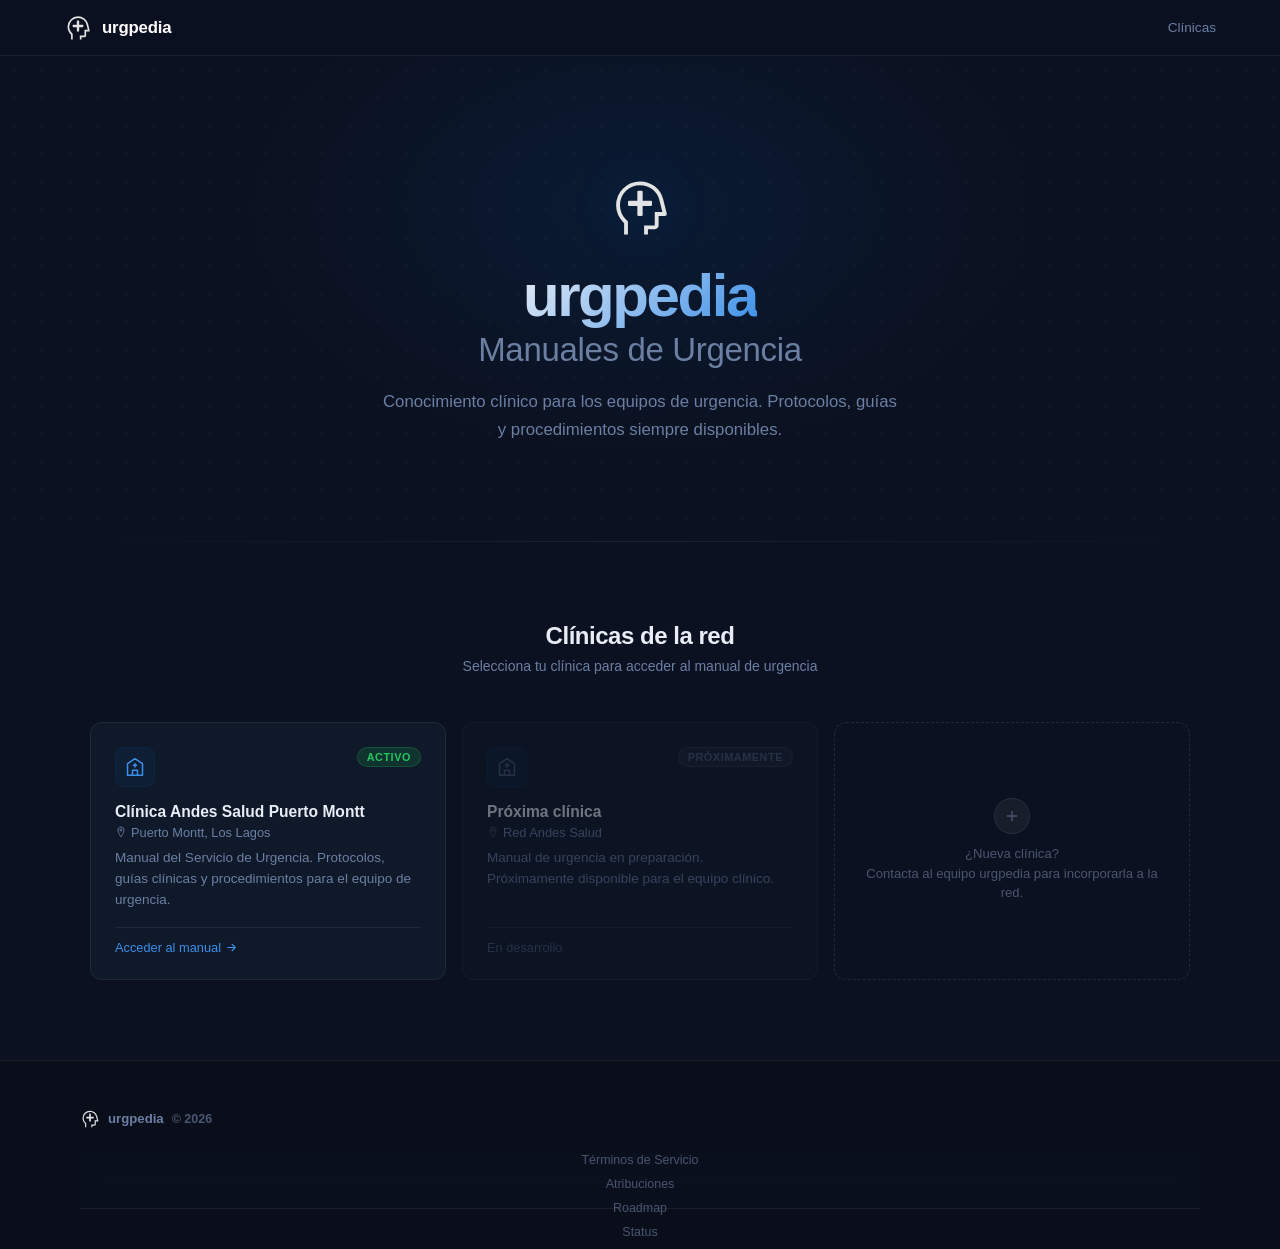
==== landing/index.html @ 9b11b3f3 "feat: landing footer vertical left-aligned + misc fixes - landing: footer redesigned — left-aligned," ====
<!DOCTYPE html>
<html lang="es">
<head>
  <meta charset="UTF-8">
  <meta name="viewport" content="width=device-width, initial-scale=1.0">
  <title>urgpedia — Red de Manuales de Urgencia</title>
  <meta name="description" content="Plataforma de manuales clínicos de urgencia para la red de clínicas Andes Salud.">
  <link rel="icon" type="image/svg+xml" href="/assets/urgpedia-favicon.svg">
  <style>
    *, *::before, *::after { box-sizing: border-box; margin: 0; padding: 0; }

    :root {
      --bg:           #0b1120;
      --bg-card:      #0f1929;
      --bg-card-hover:#111d30;
      --blue:         #04488e;
      --blue-mid:     #1a6bc7;
      --blue-bright:  #3b8fe8;
      --blue-glow:    rgba(4,72,142,.35);
      --border:       rgba(255,255,255,.07);
      --border-hover: rgba(59,143,232,.4);
      --text:         #e8edf5;
      --text-muted:   #6b7fa3;
      --text-dim:     #4a5670;
      --white:        #ffffff;
      --green:        #22c55e;
      --green-dim:    rgba(34,197,94,.15);
      --radius:       12px;
    }

    html { scroll-behavior: smooth; }

    body {
      font-family: -apple-system, BlinkMacSystemFont, 'Segoe UI', Roboto, sans-serif;
      background: var(--bg);
      color: var(--text);
      min-height: 100vh;
      display: flex;
      flex-direction: column;
    }

    /* ── NAV ─────────────────────────────────────── */
    nav {
      position: sticky; top: 0; z-index: 100;
      background: rgba(11,17,32,.85);
      border-bottom: 1px solid var(--border);
      padding: 0 clamp(16px,5vw,64px);
      height: 56px;
      display: flex; align-items: center; justify-content: space-between;
      backdrop-filter: blur(12px);
      -webkit-backdrop-filter: blur(12px);
    }
    .nav-brand {
      display: flex; align-items: center; gap: 10px;
      text-decoration: none;
    }
    .nav-brand img { width: 28px; height: 28px; flex-shrink: 0; }
    .nav-brand-name {
      font-size: 1.05rem; font-weight: 700; letter-spacing: -.01em;
      color: var(--white);
    }
    .nav-links { display: flex; gap: 24px; align-items: center; }
    .nav-links a {
      font-size: .85rem; color: var(--text-muted); text-decoration: none;
      transition: color .15s;
    }
    .nav-links a:hover { color: var(--text); }

    /* ── HERO ────────────────────────────────────── */
    .hero {
      padding: clamp(72px,12vw,120px) clamp(16px,5vw,64px) clamp(56px,10vw,96px);
      display: flex; align-items: center; justify-content: center;
      text-align: center;
      position: relative; overflow: hidden;
    }
    /* radial glow */
    .hero::before {
      content: '';
      position: absolute;
      top: -20%; left: 50%; transform: translateX(-50%);
      width: 800px; height: 500px;
      background: radial-gradient(ellipse at center, rgba(4,72,142,.18) 0%, transparent 70%);
      pointer-events: none;
    }
    /* dot grid */
    .hero::after {
      content: '';
      position: absolute; inset: 0;
      background-image: radial-gradient(rgba(255,255,255,.04) 1px, transparent 1px);
      background-size: 28px 28px;
      pointer-events: none;
    }
    .hero-content { position: relative; z-index: 1; max-width: 680px; }

    .hero-icon {
      width: 64px; height: 64px;
      margin: 0 auto 24px;
      display: block;
      filter: drop-shadow(0 0 20px var(--blue-glow));
    }

    .hero h1 {
      font-size: clamp(2.4rem,6vw,3.75rem);
      font-weight: 800; letter-spacing: -.04em;
      line-height: 1.05; margin-bottom: 20px;
      color: var(--white);
    }
    .hero h1 .brand {
      background: linear-gradient(135deg, #e8edf5 0%, var(--blue-bright) 100%);
      -webkit-background-clip: text; -webkit-text-fill-color: transparent;
      background-clip: text;
    }
    .hero h1 .sub {
      display: block;
      font-size: .55em; font-weight: 500;
      color: var(--text-muted);
      -webkit-text-fill-color: var(--text-muted);
      letter-spacing: -.01em;
      margin-top: 6px;
    }

    .hero p {
      font-size: clamp(.9rem,2vw,1.05rem);
      color: var(--text-muted); line-height: 1.7;
      max-width: 520px; margin: 0 auto;
    }

    /* ── DIVIDER ─────────────────────────────────── */
    .divider {
      height: 1px;
      background: linear-gradient(90deg, transparent, var(--border), transparent);
      margin: 0 clamp(16px,5vw,64px);
    }

    /* ── CLINICS ─────────────────────────────────── */
    .section {
      padding: clamp(48px,8vw,80px) clamp(16px,5vw,64px);
      flex: 1;
    }
    .section-header {
      text-align: center; margin-bottom: 48px;
    }
    .section-header h2 {
      font-size: clamp(1.2rem,2.5vw,1.5rem);
      font-weight: 600; letter-spacing: -.02em;
      color: var(--text); margin-bottom: 8px;
    }
    .section-header p {
      color: var(--text-muted); font-size: .875rem;
    }

    .cards {
      display: grid;
      grid-template-columns: repeat(auto-fill, minmax(280px, 1fr));
      gap: 16px;
      max-width: 1100px; margin: 0 auto;
    }

    /* ── CLINIC CARD ─────────────────────────────── */
    .card {
      background: var(--bg-card);
      border: 1px solid var(--border);
      border-radius: var(--radius);
      padding: 24px;
      display: flex; flex-direction: column; gap: 16px;
      transition: border-color .2s, background .2s, box-shadow .2s;
      text-decoration: none; color: inherit;
      position: relative; overflow: hidden;
    }
    .card:hover {
      border-color: var(--border-hover);
      background: var(--bg-card-hover);
      box-shadow: 0 0 0 1px rgba(59,143,232,.1), 0 8px 32px rgba(0,0,0,.3);
    }
    /* top accent line */
    .card::before {
      content: '';
      position: absolute; top: 0; left: 0; right: 0;
      height: 1px;
      background: linear-gradient(90deg, transparent, var(--blue-mid), transparent);
      opacity: 0; transition: opacity .2s;
    }
    .card:hover::before { opacity: 1; }

    .card.coming-soon {
      opacity: .45; pointer-events: none;
    }

    .card-header {
      display: flex; align-items: flex-start; justify-content: space-between; gap: 12px;
    }
    .card-icon {
      width: 40px; height: 40px;
      background: rgba(4,72,142,.12);
      border: 1px solid rgba(4,72,142,.2);
      border-radius: 9px;
      display: flex; align-items: center; justify-content: center;
      flex-shrink: 0;
    }
    .card-icon svg { width: 20px; height: 20px; }

    .badge {
      font-size: .68rem; font-weight: 600; letter-spacing: .05em;
      text-transform: uppercase;
      padding: 3px 9px; border-radius: 100px;
    }
    .badge-active {
      background: var(--green-dim);
      color: var(--green);
      border: 1px solid rgba(34,197,94,.2);
    }
    .badge-soon {
      background: rgba(255,255,255,.04);
      color: var(--text-dim);
      border: 1px solid var(--border);
    }

    .card-body h3 {
      font-size: .975rem; font-weight: 600;
      color: var(--text); margin-bottom: 4px;
    }
    .card-location {
      font-size: .8rem; color: var(--text-muted);
      display: flex; align-items: center; gap: 4px; margin-bottom: 8px;
    }
    .card-location svg { width: 12px; height: 12px; flex-shrink: 0; }
    .card-desc {
      font-size: .845rem; color: var(--text-muted); line-height: 1.55;
    }

    .card-footer {
      margin-top: auto;
      display: flex; align-items: center; justify-content: space-between;
      padding-top: 12px;
      border-top: 1px solid var(--border);
    }
    .card-link {
      font-size: .8rem; font-weight: 500; color: var(--blue-bright);
      display: flex; align-items: center; gap: 4px;
      transition: gap .15s;
    }
    .card:hover .card-link { gap: 6px; }
    .card-link svg { width: 13px; height: 13px; }

    /* ── ADD CARD ────────────────────────────────── */
    .card-add {
      border: 1px dashed rgba(255,255,255,.1);
      background: transparent;
      align-items: center; justify-content: center;
      text-align: center; gap: 10px;
      min-height: 180px;
      cursor: default;
    }
    .card-add::before { display: none; }
    .card-add:hover { border-color: rgba(255,255,255,.1); background: transparent; box-shadow: none; }
    .card-add-icon {
      width: 36px; height: 36px; border-radius: 50%;
      background: rgba(255,255,255,.05);
      border: 1px solid var(--border);
      display: flex; align-items: center; justify-content: center;
      margin: 0 auto;
    }
    .card-add-icon svg { width: 16px; height: 16px; color: var(--text-dim); }
    .card-add p { font-size: .82rem; color: var(--text-dim); line-height: 1.5; }

    /* ── FOOTER ──────────────────────────────────── */
    footer {
      border-top: 1px solid var(--border);
      background: rgba(0,0,0,.2);
      padding: 48px clamp(16px,5vw,64px) 40px;
    }
    .footer-inner {
      max-width: 1120px; margin: 0 auto;
      display: flex; flex-direction: column; gap: 24px;
    }
    .footer-brand {
      display: flex; align-items: center; gap: 8px;
      color: var(--text-muted); font-weight: 600; font-size: .825rem;
    }
    .footer-brand img { width: 20px; height: 20px; }
    .footer-copy { color: var(--text-dim); font-size: .78rem; }
    .footer-links {
      display: flex; flex-direction: column; gap: 10px;
    }
    .footer-links a {
      color: var(--text-dim); text-decoration: none; font-size: .78rem;
      transition: color .15s; width: fit-content;
    }
    .footer-links a:hover { color: var(--text-muted); }

    /* ── RESPONSIVE ──────────────────────────────── */
    @media (max-width: 600px) {
      .nav-links { display: none; }
    }
  </style>
</head>
<body>

<!-- NAV -->
<nav>
  <a href="/" class="nav-brand">
    <img src="/assets/urgpedia-icon.svg" alt="urgpedia" width="28" height="28">
    <span class="nav-brand-name">urgpedia</span>
  </a>
  <div class="nav-links">
    <a href="#clinicas">Clínicas</a>
  </div>
</nav>

<!-- HERO -->
<section class="hero">
  <div class="hero-content">
    <img class="hero-icon" src="/assets/urgpedia-icon.svg" alt="urgpedia" width="64" height="64">
    <h1>
      <span class="brand">urgpedia</span>
      <span class="sub">Manuales de Urgencia</span>
    </h1>
    <p>Conocimiento clínico para los equipos de urgencia. Protocolos, guías y procedimientos siempre disponibles.</p>
  </div>
</section>

<div class="divider"></div>

<!-- CLINICS -->
<section class="section" id="clinicas">
  <div class="section-header">
    <h2>Clínicas de la red</h2>
    <p>Selecciona tu clínica para acceder al manual de urgencia</p>
  </div>

  <div class="cards">

    <!-- ── CLÍNICA ACTIVA: Puerto Montt ── -->
    <a href="https://caspm.urgpedia.cl" class="card">
      <div class="card-header">
        <div class="card-icon">
          <svg viewBox="0 0 24 24" fill="none" xmlns="http://www.w3.org/2000/svg">
            <path d="M3 22V8l9-6 9 6v14H3z" stroke="#3b8fe8" stroke-width="1.8" stroke-linejoin="round"/>
            <path d="M9 22V16h6v6" stroke="#3b8fe8" stroke-width="1.8" stroke-linejoin="round"/>
            <path d="M12 8v4M10 10h4" stroke="#3b8fe8" stroke-width="1.8" stroke-linecap="round"/>
          </svg>
        </div>
        <span class="badge badge-active">Activo</span>
      </div>
      <div class="card-body">
        <h3>Clínica Andes Salud Puerto Montt</h3>
        <div class="card-location">
          <svg viewBox="0 0 24 24" fill="none" xmlns="http://www.w3.org/2000/svg">
            <path d="M12 2C8.686 2 6 4.686 6 8c0 5.25 6 14 6 14s6-8.75 6-14c0-3.314-2.686-6-6-6z" stroke="#6b7fa3" stroke-width="1.8"/>
            <circle cx="12" cy="8" r="2" stroke="#6b7fa3" stroke-width="1.8"/>
          </svg>
          Puerto Montt, Los Lagos
        </div>
        <p class="card-desc">Manual del Servicio de Urgencia. Protocolos, guías clínicas y procedimientos para el equipo de urgencia.</p>
      </div>
      <div class="card-footer">
        <span class="card-link">
          Acceder al manual
          <svg viewBox="0 0 24 24" fill="none" xmlns="http://www.w3.org/2000/svg">
            <path d="M5 12h14M13 6l6 6-6 6" stroke="#3b8fe8" stroke-width="2" stroke-linecap="round" stroke-linejoin="round"/>
          </svg>
        </span>
      </div>
    </a>

    <!-- ── PRÓXIMAMENTE ──
         Para agregar una nueva clínica: copia un bloque .card, quita
         "coming-soon", actualiza href/nombre/ciudad/descripción y cambia
         badge-soon por badge-active. -->
    <div class="card coming-soon">
      <div class="card-header">
        <div class="card-icon">
          <svg viewBox="0 0 24 24" fill="none" xmlns="http://www.w3.org/2000/svg">
            <path d="M3 22V8l9-6 9 6v14H3z" stroke="#4a5670" stroke-width="1.8" stroke-linejoin="round"/>
            <path d="M9 22V16h6v6" stroke="#4a5670" stroke-width="1.8" stroke-linejoin="round"/>
            <path d="M12 8v4M10 10h4" stroke="#4a5670" stroke-width="1.8" stroke-linecap="round"/>
          </svg>
        </div>
        <span class="badge badge-soon">Próximamente</span>
      </div>
      <div class="card-body">
        <h3>Próxima clínica</h3>
        <div class="card-location">
          <svg viewBox="0 0 24 24" fill="none" xmlns="http://www.w3.org/2000/svg">
            <path d="M12 2C8.686 2 6 4.686 6 8c0 5.25 6 14 6 14s6-8.75 6-14c0-3.314-2.686-6-6-6z" stroke="#4a5670" stroke-width="1.8"/>
            <circle cx="12" cy="8" r="2" stroke="#4a5670" stroke-width="1.8"/>
          </svg>
          Red Andes Salud
        </div>
        <p class="card-desc">Manual de urgencia en preparación. Próximamente disponible para el equipo clínico.</p>
      </div>
      <div class="card-footer">
        <span class="card-link" style="color:var(--text-dim);">En desarrollo</span>
      </div>
    </div>

    <!-- ── AGREGAR CLÍNICA ── -->
    <div class="card card-add">
      <div class="card-add-icon">
        <svg viewBox="0 0 24 24" fill="none" xmlns="http://www.w3.org/2000/svg">
          <path d="M12 5v14M5 12h14" stroke="#4a5670" stroke-width="2" stroke-linecap="round"/>
        </svg>
      </div>
      <p>¿Nueva clínica?<br>Contacta al equipo urgpedia para incorporarla a la red.</p>
    </div>

  </div>
</section>

<!-- FOOTER -->
<footer>
  <div class="footer-inner">
    <div class="footer-brand">
      <img src="/assets/urgpedia-icon.svg" alt="urgpedia" width="20" height="20">
      <span>urgpedia</span>
      <span class="footer-copy">© 2026</span>
    </div>
    <nav class="footer-links">
      <a href="/terminos">Términos de Servicio</a>
      <a href="/atribuciones">Atribuciones</a>
      <a href="/roadmap">Roadmap</a>
      <a href="/status">Status</a>
    </nav>
  </div>
</footer>

</body>
</html>
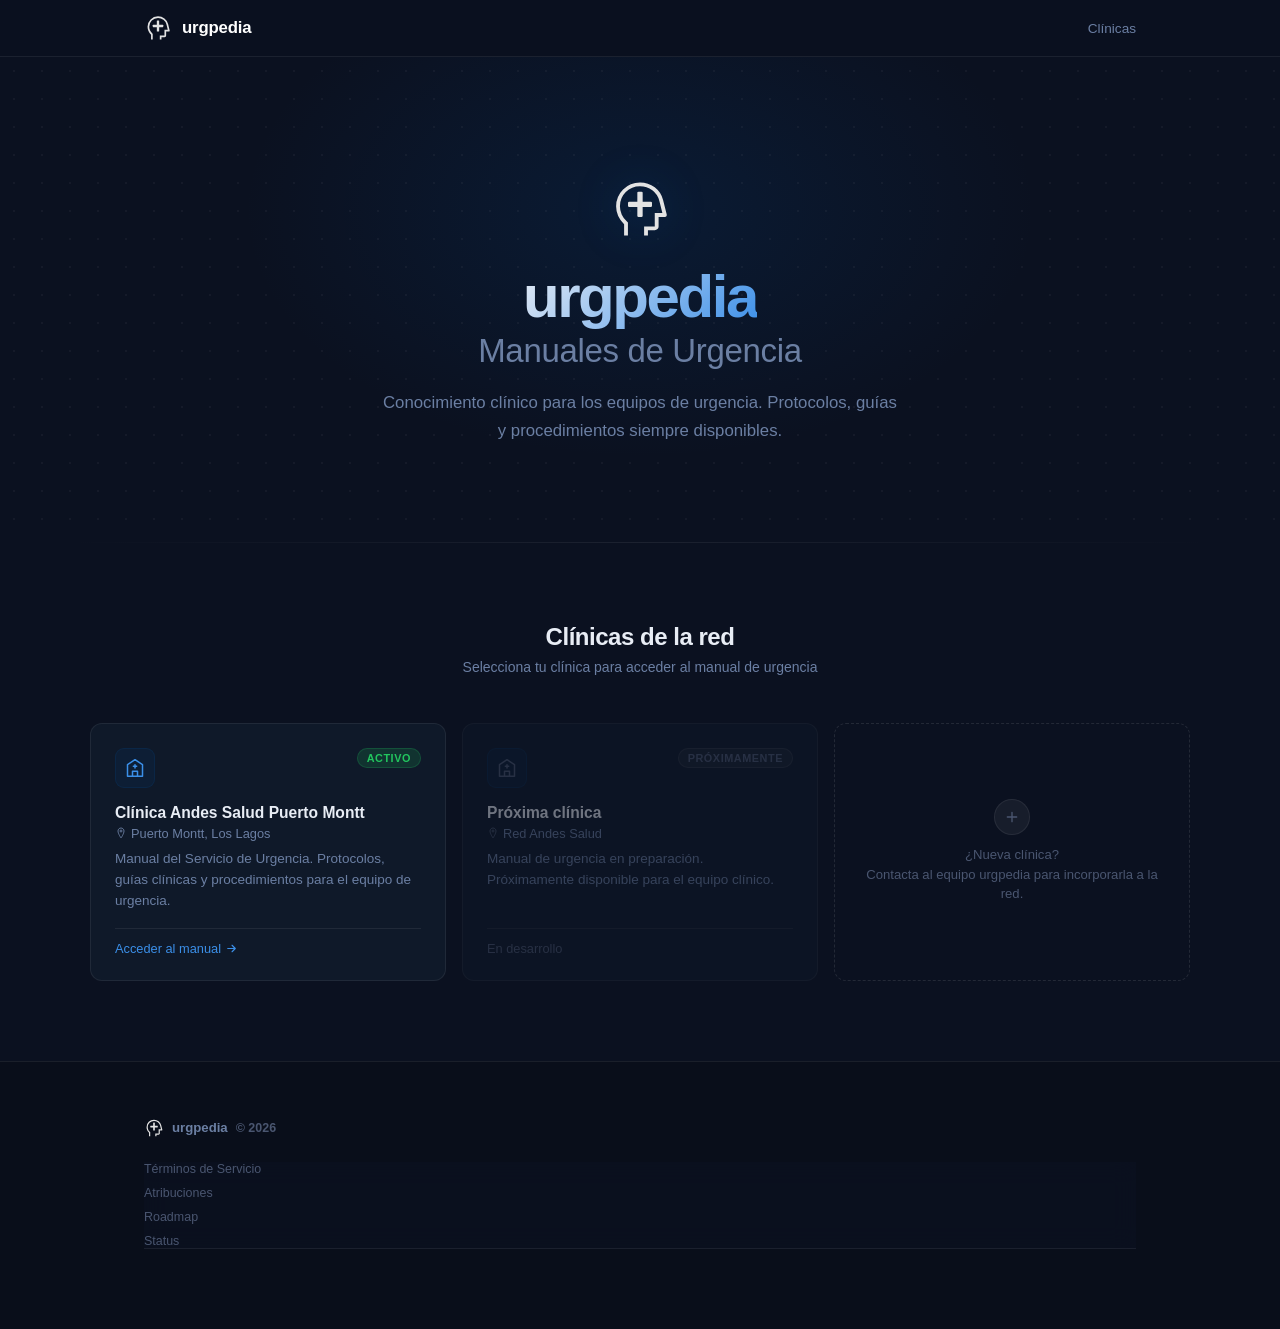
==== commit 8468d787: "fix: align nav and footer to 1120px max-width, increase footer bottom padding - Add .nav-inner wrapp" ====
--- a/landing/index.html
+++ b/landing/index.html
@@ -44,11 +44,14 @@
       position: sticky; top: 0; z-index: 100;
       background: rgba(11,17,32,.85);
       border-bottom: 1px solid var(--border);
+      backdrop-filter: blur(12px);
+      -webkit-backdrop-filter: blur(12px);
+    }
+    .nav-inner {
+      max-width: 1120px; margin: 0 auto;
       padding: 0 clamp(16px,5vw,64px);
       height: 56px;
       display: flex; align-items: center; justify-content: space-between;
-      backdrop-filter: blur(12px);
-      -webkit-backdrop-filter: blur(12px);
     }
     .nav-brand {
       display: flex; align-items: center; gap: 10px;
@@ -267,10 +270,10 @@
     footer {
       border-top: 1px solid var(--border);
       background: rgba(0,0,0,.2);
-      padding: 48px clamp(16px,5vw,64px) 40px;
     }
     .footer-inner {
       max-width: 1120px; margin: 0 auto;
+      padding: 56px clamp(16px,5vw,64px) 80px;
       display: flex; flex-direction: column; gap: 24px;
     }
     .footer-brand {
@@ -298,12 +301,14 @@
 
 <!-- NAV -->
 <nav>
-  <a href="/" class="nav-brand">
-    <img src="/assets/urgpedia-icon.svg" alt="urgpedia" width="28" height="28">
-    <span class="nav-brand-name">urgpedia</span>
-  </a>
-  <div class="nav-links">
-    <a href="#clinicas">Clínicas</a>
+  <div class="nav-inner">
+    <a href="/" class="nav-brand">
+      <img src="/assets/urgpedia-icon.svg" alt="urgpedia" width="28" height="28">
+      <span class="nav-brand-name">urgpedia</span>
+    </a>
+    <div class="nav-links">
+      <a href="#clinicas">Clínicas</a>
+    </div>
   </div>
 </nav>
 
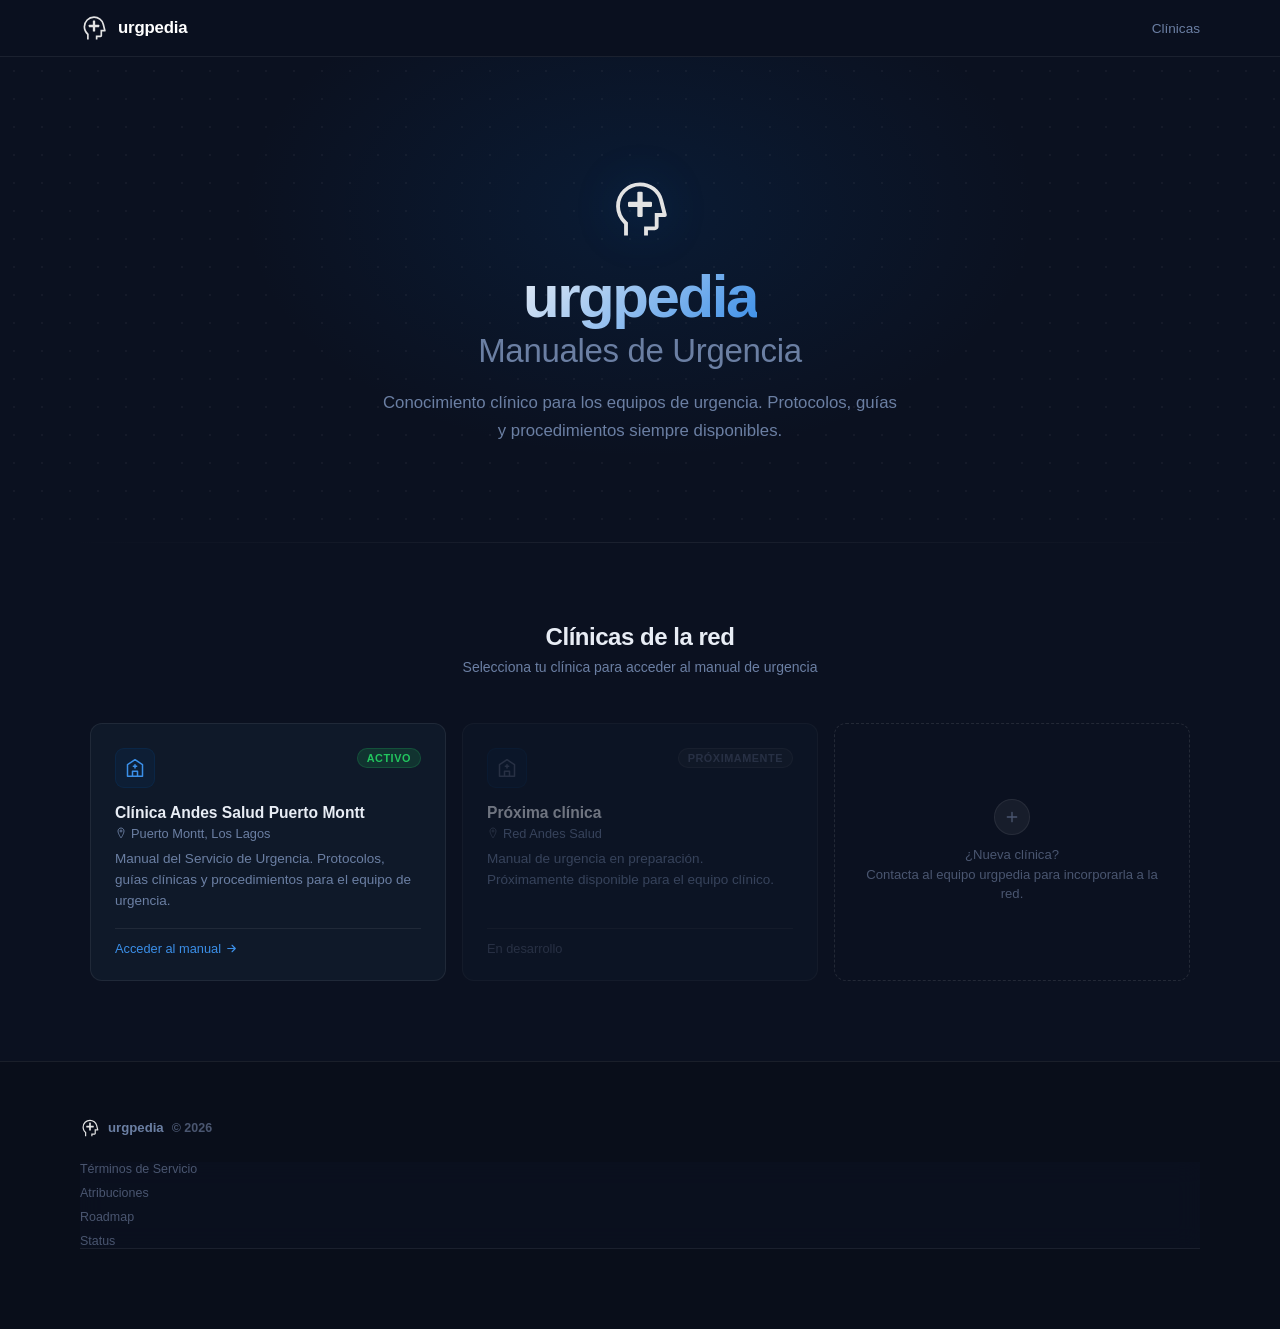
==== commit 49a5b1e9: "feat: remove nav/footer padding, add footer pages - landing: remove clamp(16px,5vw,64px) horizontal " ====
--- a/landing/index.html
+++ b/landing/index.html
@@ -49,7 +49,7 @@
     }
     .nav-inner {
       max-width: 1120px; margin: 0 auto;
-      padding: 0 clamp(16px,5vw,64px);
+      padding: 0;
       height: 56px;
       display: flex; align-items: center; justify-content: space-between;
     }
@@ -273,7 +273,7 @@
     }
     .footer-inner {
       max-width: 1120px; margin: 0 auto;
-      padding: 56px clamp(16px,5vw,64px) 80px;
+      padding: 56px 0 80px;
       display: flex; flex-direction: column; gap: 24px;
     }
     .footer-brand {
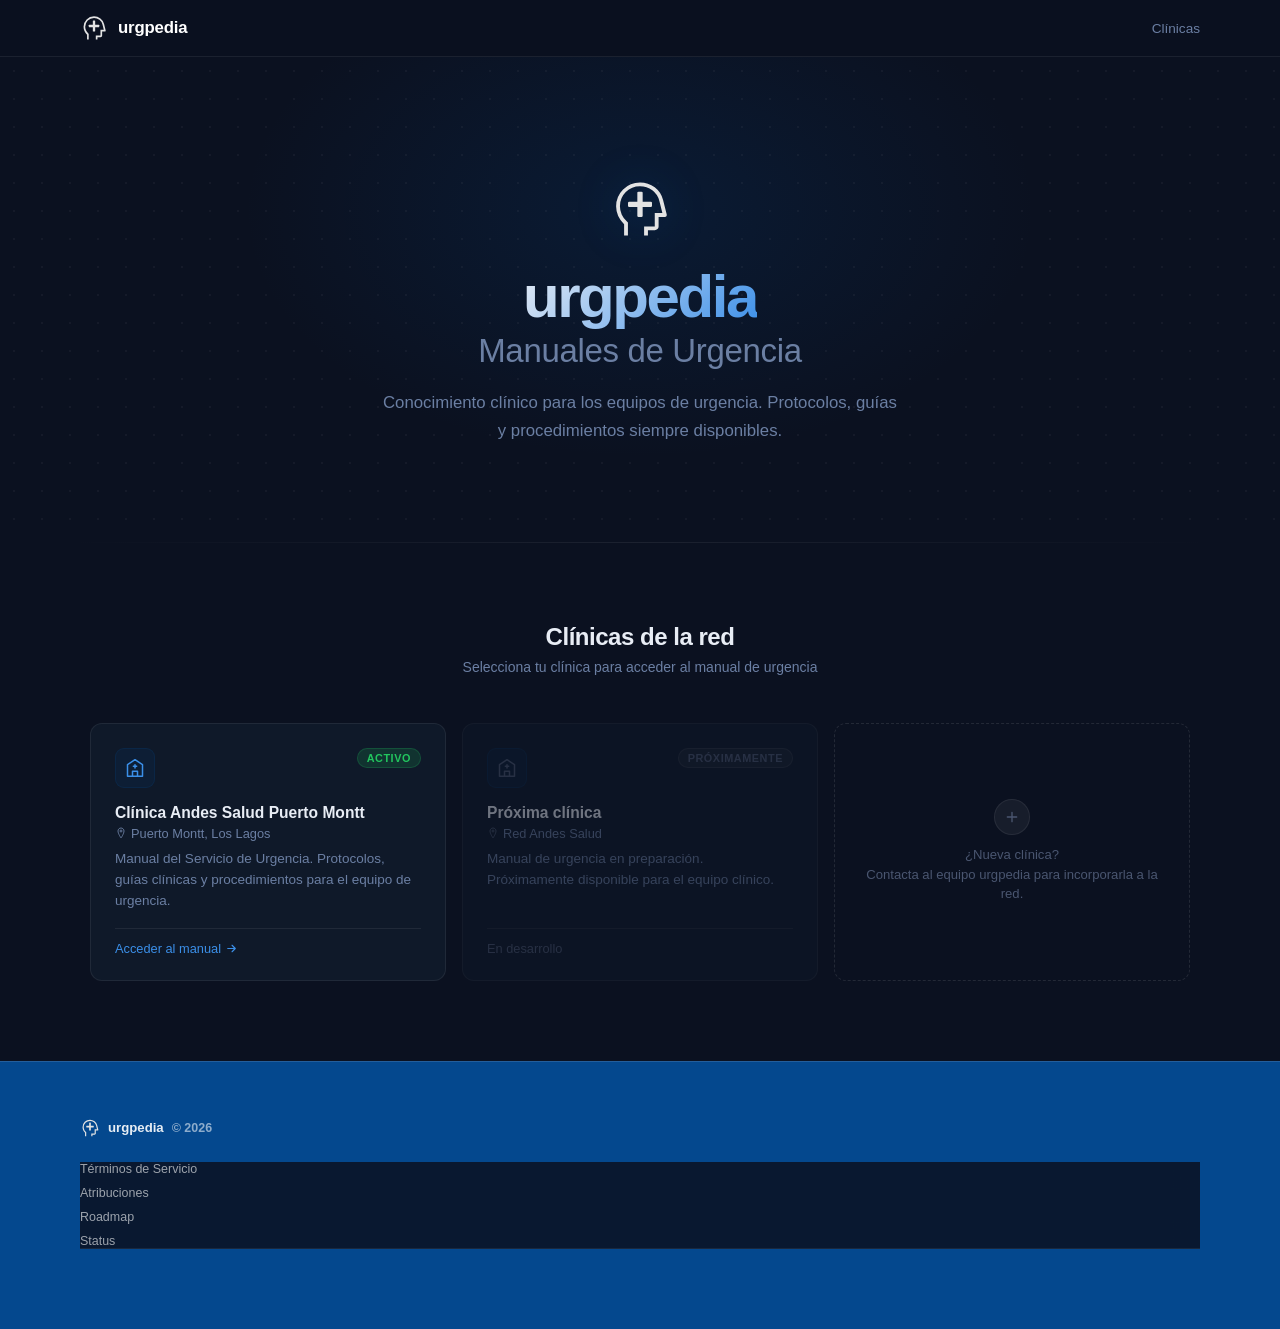
==== commit 01fb60d3: "feat: blue footer, automatic status page, Caddy healthz proxies - landing + all subpages: footer bac" ====
--- a/landing/index.html
+++ b/landing/index.html
@@ -268,8 +268,8 @@
 
     /* ── FOOTER ──────────────────────────────────── */
     footer {
-      border-top: 1px solid var(--border);
-      background: rgba(0,0,0,.2);
+      border-top: 1px solid rgba(255,255,255,.12);
+      background: #04488e;
     }
     .footer-inner {
       max-width: 1120px; margin: 0 auto;
@@ -278,18 +278,18 @@
     }
     .footer-brand {
       display: flex; align-items: center; gap: 8px;
-      color: var(--text-muted); font-weight: 600; font-size: .825rem;
+      color: rgba(255,255,255,.9); font-weight: 600; font-size: .825rem;
     }
     .footer-brand img { width: 20px; height: 20px; }
-    .footer-copy { color: var(--text-dim); font-size: .78rem; }
+    .footer-copy { color: rgba(255,255,255,.55); font-size: .78rem; }
     .footer-links {
       display: flex; flex-direction: column; gap: 10px;
     }
     .footer-links a {
-      color: var(--text-dim); text-decoration: none; font-size: .78rem;
+      color: rgba(255,255,255,.6); text-decoration: none; font-size: .78rem;
       transition: color .15s; width: fit-content;
     }
-    .footer-links a:hover { color: var(--text-muted); }
+    .footer-links a:hover { color: rgba(255,255,255,.95); }
 
     /* ── RESPONSIVE ──────────────────────────────── */
     @media (max-width: 600px) {
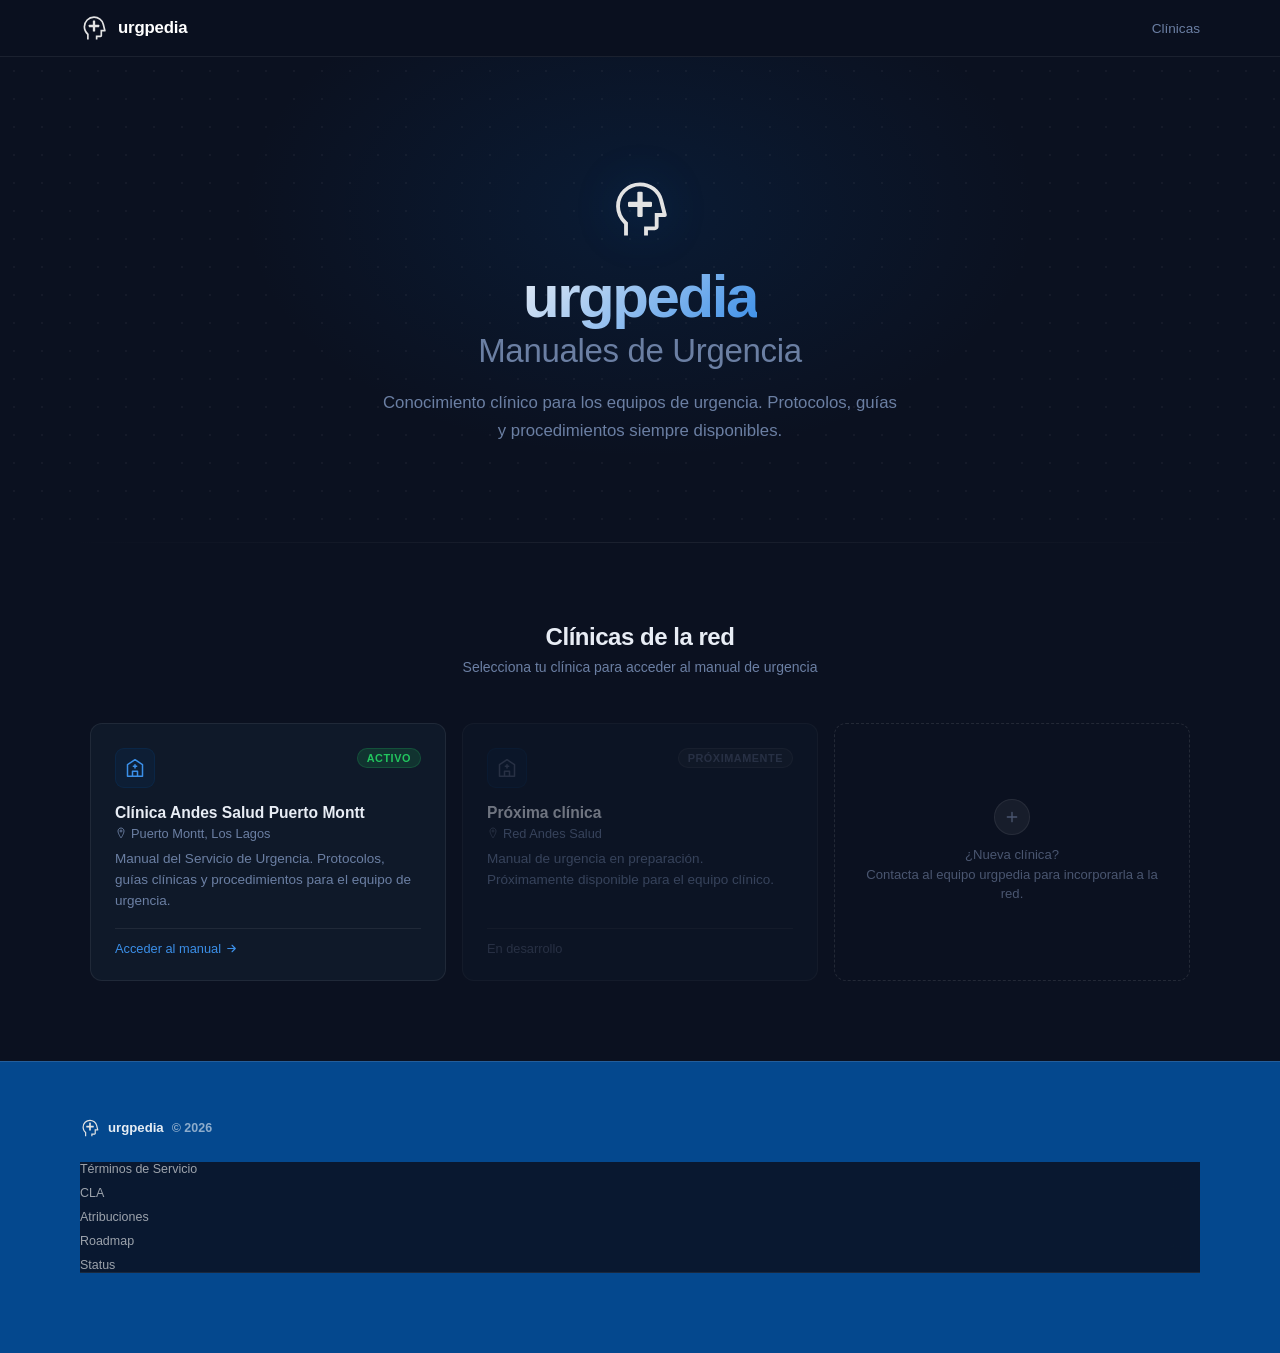
==== commit 6f22eea9: "feat(footer): 16px link padding, transparent bg, CLA page and full ToS - All footer navs: gap→0, bac" ====
--- a/landing/index.html
+++ b/landing/index.html
@@ -422,6 +422,7 @@
     </div>
     <nav class="footer-links">
       <a href="/terminos">Términos de Servicio</a>
+      <a href="/cla">CLA</a>
       <a href="/atribuciones">Atribuciones</a>
       <a href="/roadmap">Roadmap</a>
       <a href="/status">Status</a>
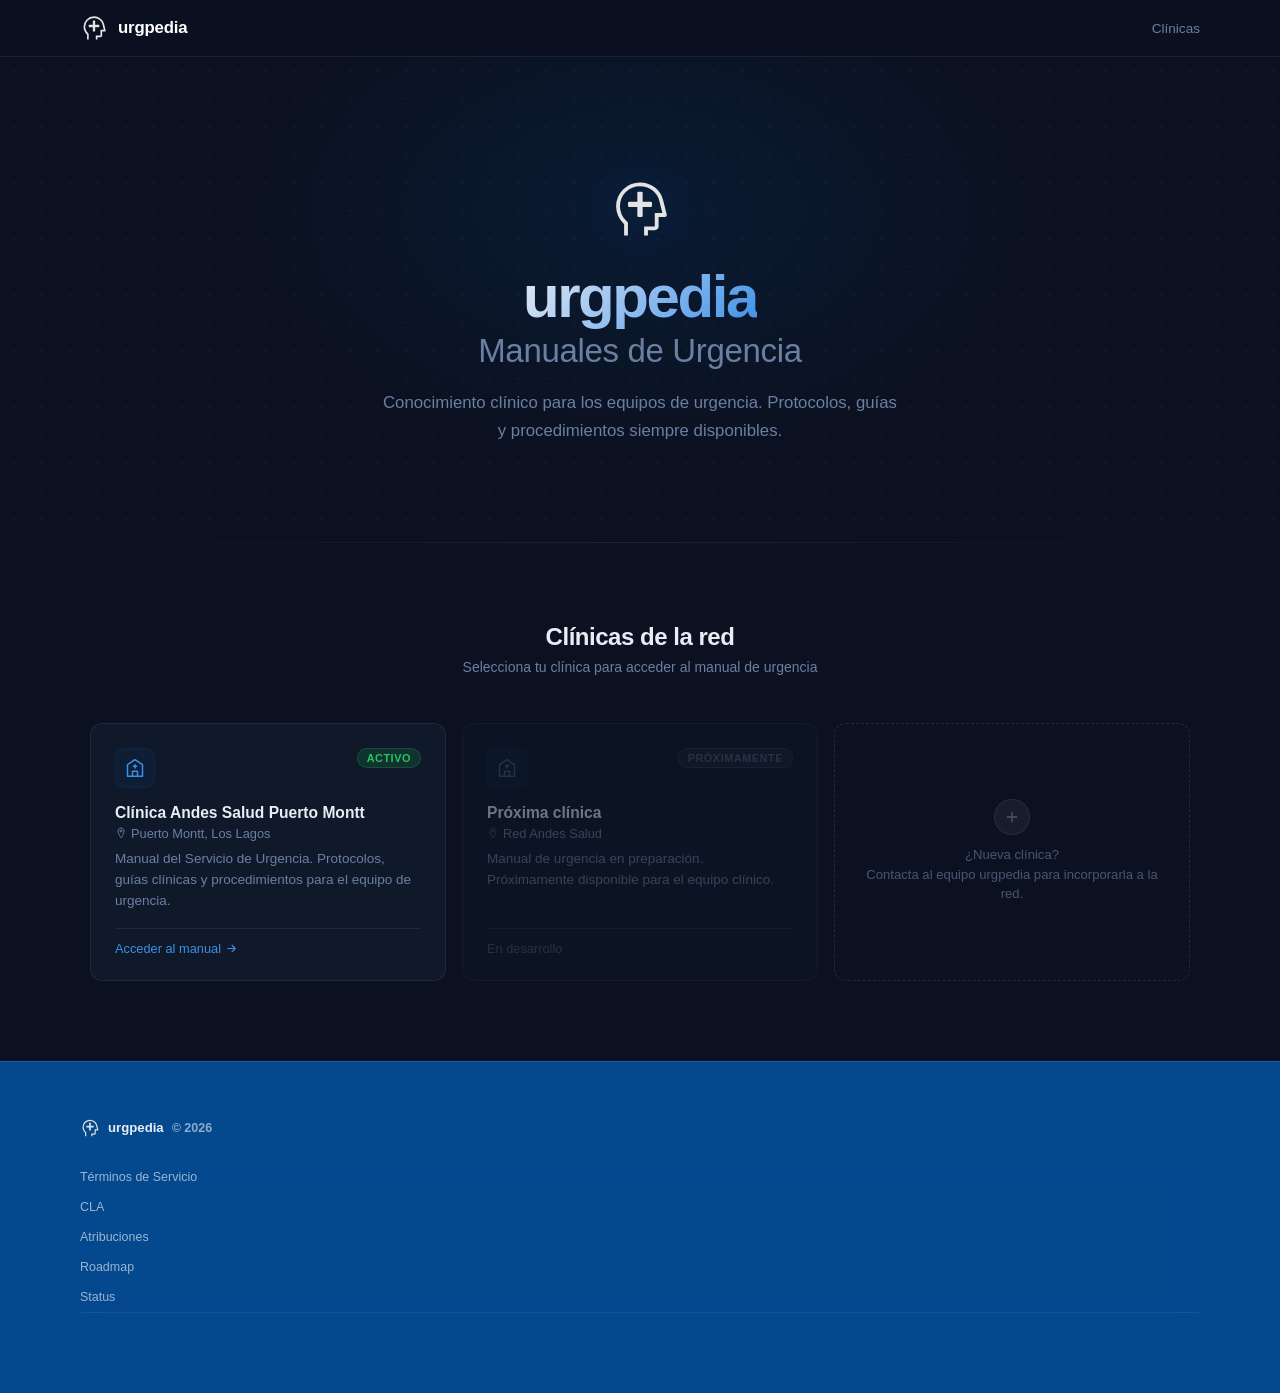
==== commit 964bcd1d: "fix(footer): apply padding/gap to landing index, fix CLA meta branding - landing/index.html: footer-" ====
--- a/landing/index.html
+++ b/landing/index.html
@@ -283,11 +283,11 @@
     .footer-brand img { width: 20px; height: 20px; }
     .footer-copy { color: rgba(255,255,255,.55); font-size: .78rem; }
     .footer-links {
-      display: flex; flex-direction: column; gap: 10px;
+      display: flex; flex-direction: column; gap: 0; background: transparent;
     }
     .footer-links a {
       color: rgba(255,255,255,.6); text-decoration: none; font-size: .78rem;
-      transition: color .15s; width: fit-content;
+      transition: color .15s; width: fit-content; padding: 8px 0;
     }
     .footer-links a:hover { color: rgba(255,255,255,.95); }
 
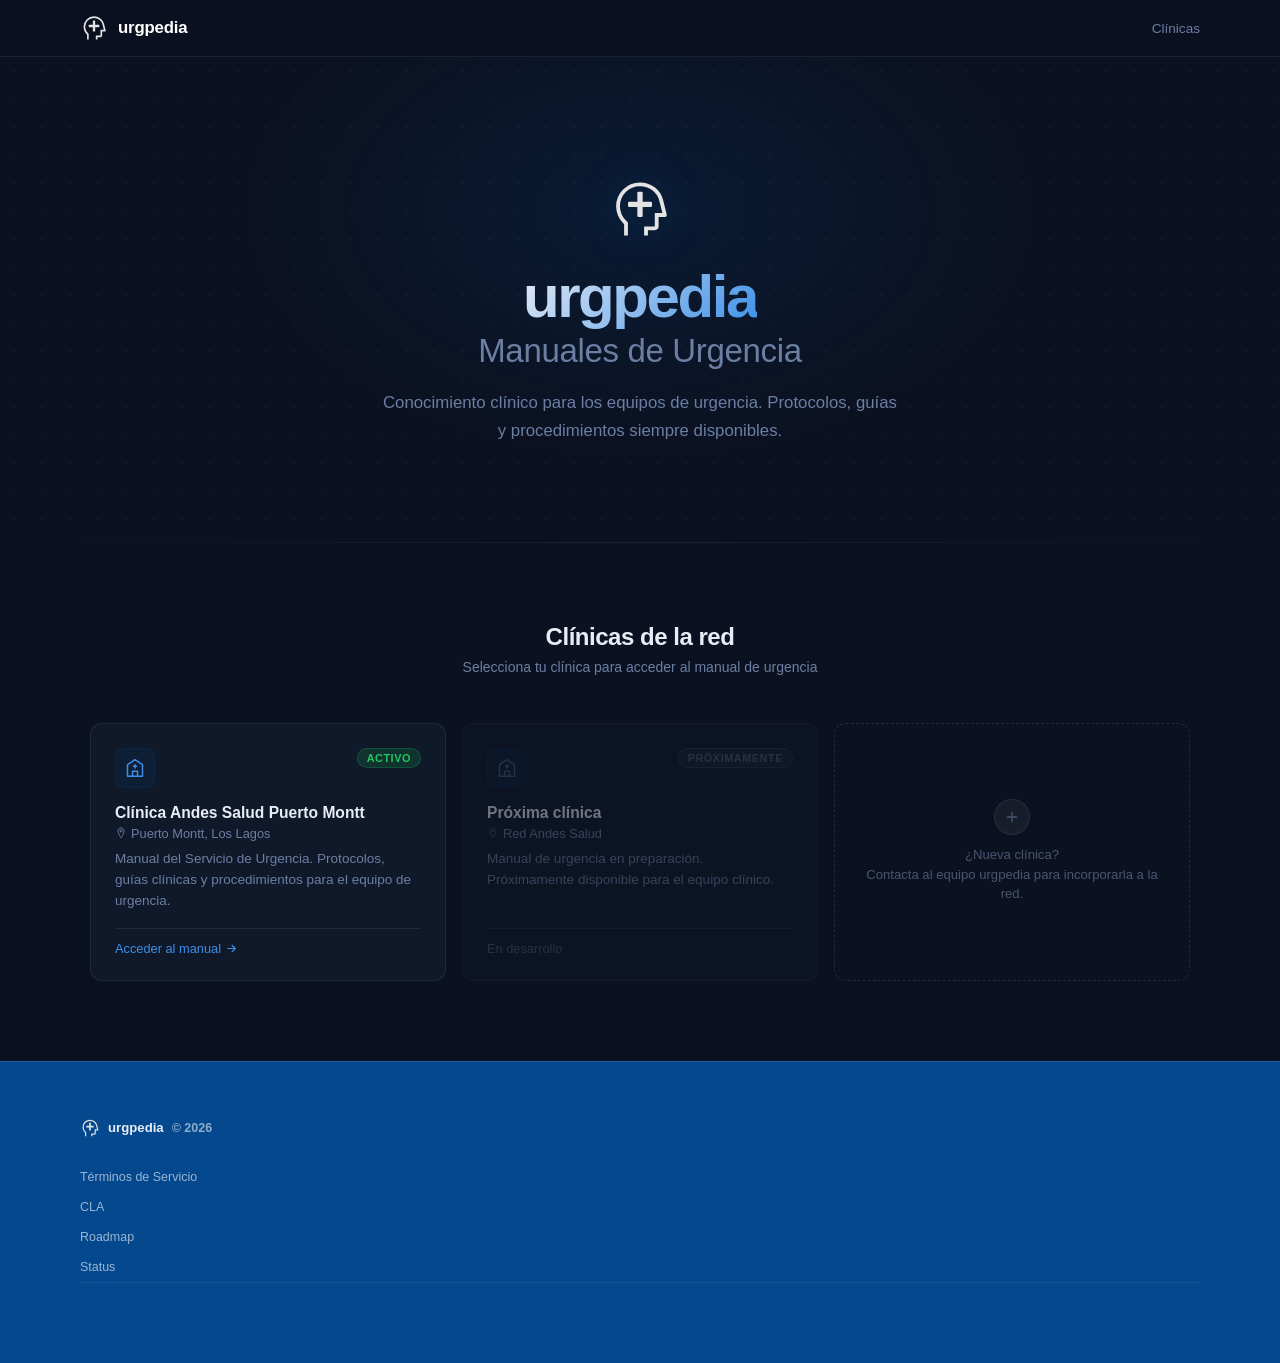
==== commit 94822d8d: "Remove atribuciones page and update footer nav Delete landing/atribuciones/index.html and remove the" ====
--- a/landing/index.html
+++ b/landing/index.html
@@ -292,6 +292,10 @@
     .footer-links a:hover { color: rgba(255,255,255,.95); }
 
     /* ── RESPONSIVE ──────────────────────────────── */
+    @media (max-width: 768px) {
+      .nav-inner { padding: 0 16px; }
+      .footer-inner { padding: 40px 16px 64px; }
+    }
     @media (max-width: 600px) {
       .nav-links { display: none; }
     }
@@ -423,7 +427,6 @@
     <nav class="footer-links">
       <a href="/terminos">Términos de Servicio</a>
       <a href="/cla">CLA</a>
-      <a href="/atribuciones">Atribuciones</a>
       <a href="/roadmap">Roadmap</a>
       <a href="/status">Status</a>
     </nav>
